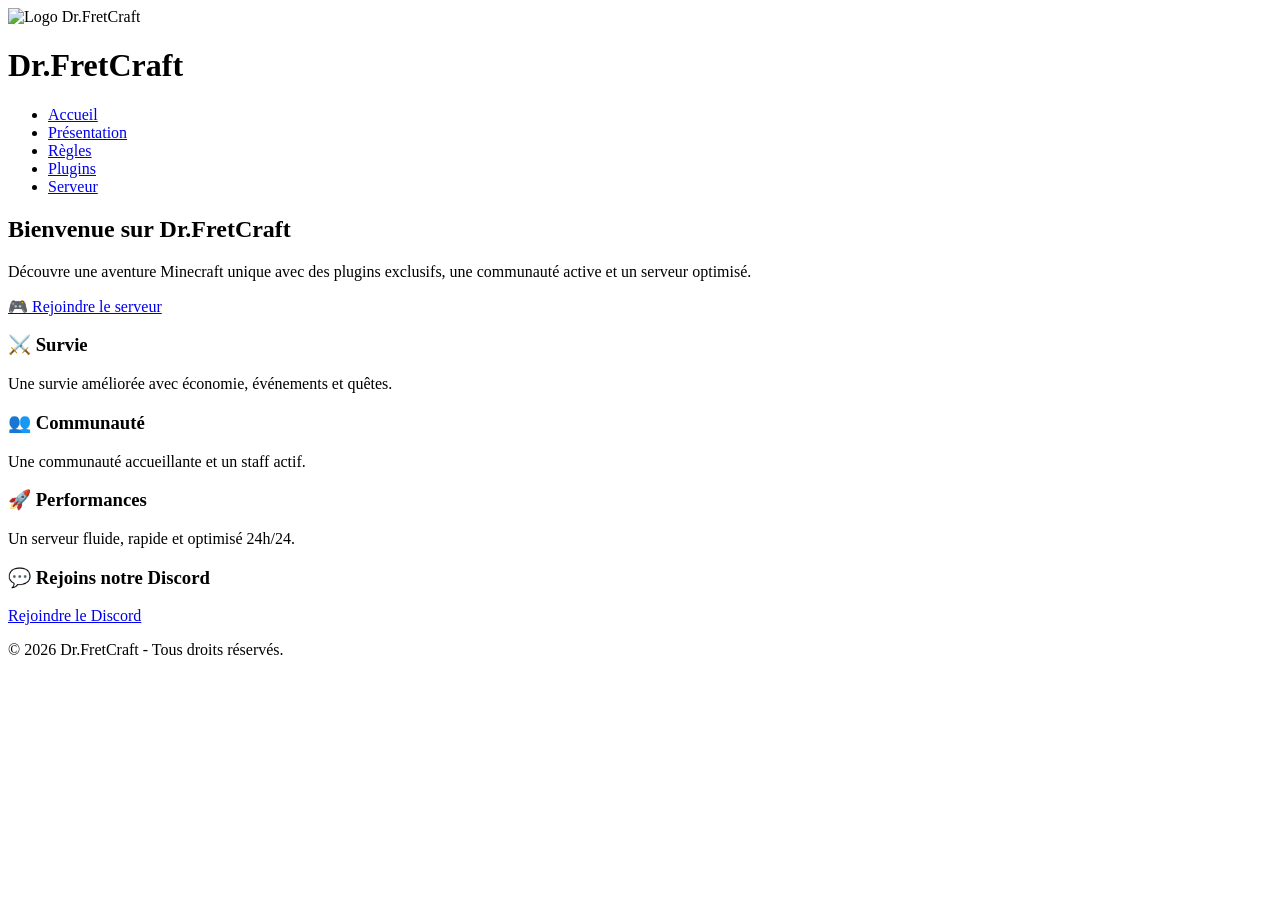
==== index.html @ 93eb5136 "Create index.html" ====
<!DOCTYPE html>
<html lang="fr">
<head>
    <meta charset="UTF-8">
    <meta name="viewport" content="width=device-width, initial-scale=1.0">
    <title>Dr.FretCraft | Accueil</title>

    <link rel="stylesheet" href="style.css">

    <link href="https://fonts.googleapis.com/css2?family=Poppins:wght@300;400;600;700&display=swap" rel="stylesheet">
</head>
<body>

<header class="header">

    <div class="logo">
        <img src="images/logo.png" alt="Logo Dr.FretCraft">
        <h1>Dr.FretCraft</h1>
    </div>

    <nav>
        <ul>
            <li><a href="index.html" class="active">Accueil</a></li>
            <li><a href="presentation.html">Présentation</a></li>
            <li><a href="regles.html">Règles</a></li>
            <li><a href="plugins.html">Plugins</a></li>
            <li><a href="serveur.html">Serveur</a></li>
        </ul>
    </nav>

</header>

<section class="hero">

    <div class="hero-content">

        <h2>Bienvenue sur Dr.FretCraft</h2>

        <p>
            Découvre une aventure Minecraft unique avec des plugins exclusifs,
            une communauté active et un serveur optimisé.
        </p>

        <a href="serveur.html" class="btn">
            🎮 Rejoindre le serveur
        </a>

    </div>

</section>

<section class="cards">

    <div class="card">
        <h3>⚔️ Survie</h3>
        <p>Une survie améliorée avec économie, événements et quêtes.</p>
    </div>

    <div class="card">
        <h3>👥 Communauté</h3>
        <p>Une communauté accueillante et un staff actif.</p>
    </div>

    <div class="card">
        <h3>🚀 Performances</h3>
        <p>Un serveur fluide, rapide et optimisé 24h/24.</p>
    </div>

</section>

<footer>

    <h3>💬 Rejoins notre Discord</h3>

    <a href="https://discord.gg/TONCODE" target="_blank">
        Rejoindre le Discord
    </a>

    <p>© 2026 Dr.FretCraft - Tous droits réservés.</p>

</footer>

<script src="script.js"></script>

</body>
</html>
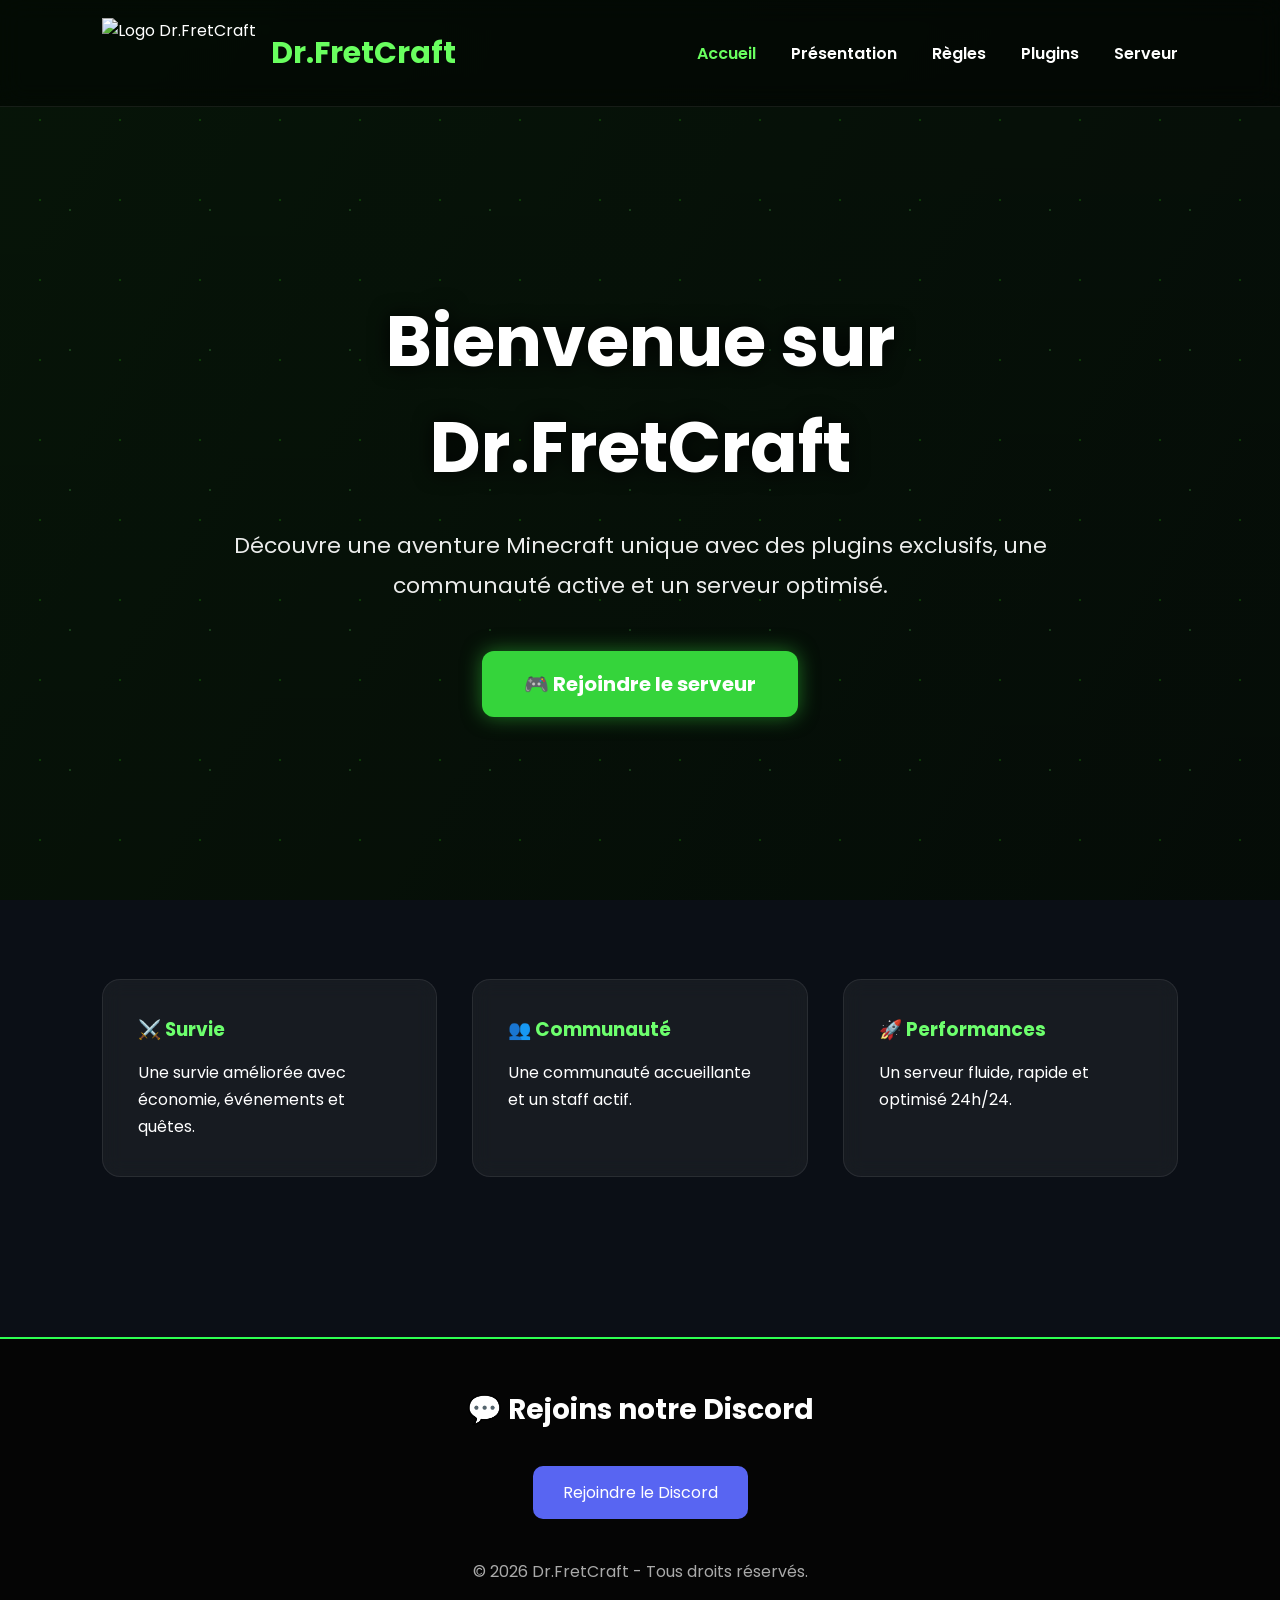
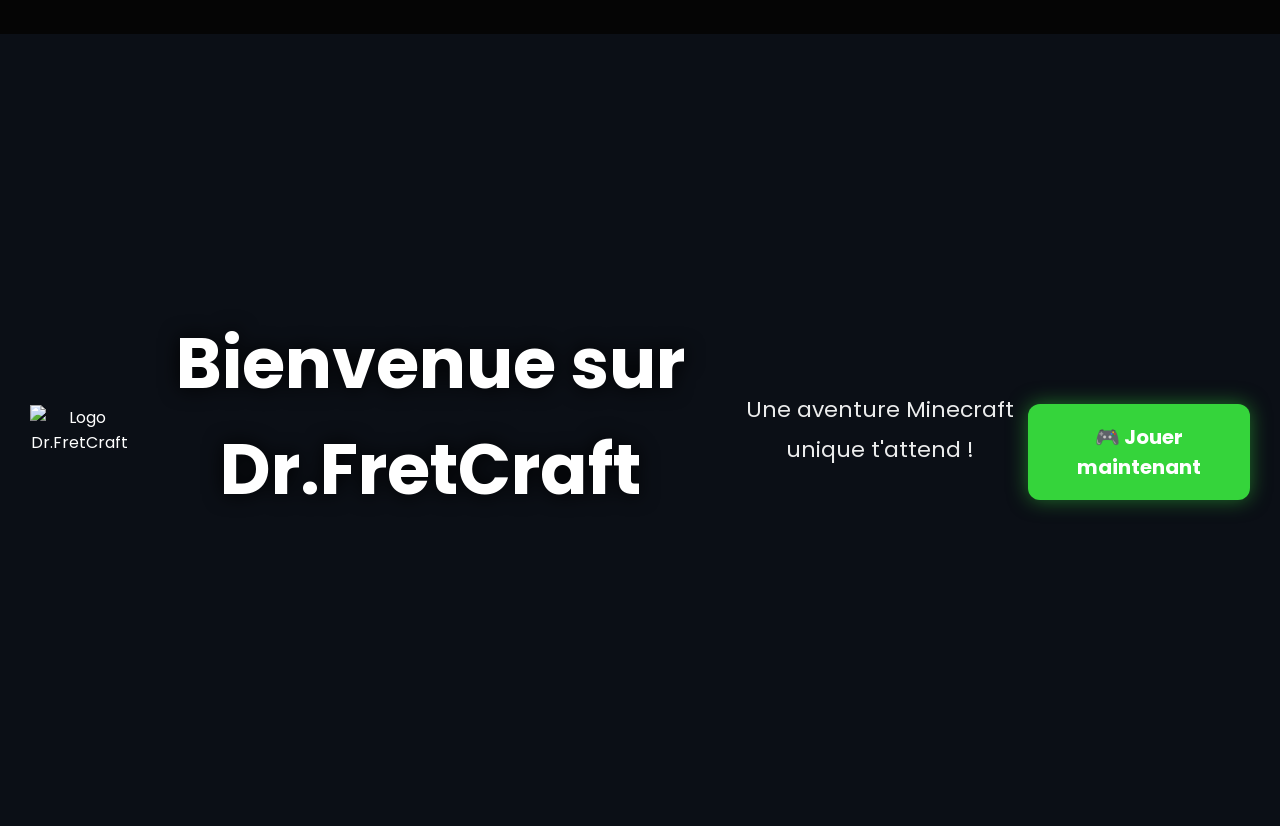
==== commit 3d577cff: "Update index.html" ====
--- a/index.html
+++ b/index.html
@@ -81,6 +81,16 @@
 </footer>
 
 <script src="script.js"></script>
+<section class="hero">
 
+    <img src="images/Dr.FretCraft" class="hero-logo" alt="Logo Dr.FretCraft">
+
+    <h2>Bienvenue sur Dr.FretCraft</h2>
+
+    <p>Une aventure Minecraft unique t'attend !</p>
+
+    <a href="serveur.html" class="btn">🎮 Jouer maintenant</a>
+
+</section>
 </body>
 </html>
--- a/style.css
+++ b/style.css
@@ -0,0 +1,473 @@
+/*==================================================
+                Dr.FretCraft - style.css
+==================================================*/
+
+/* RESET */
+
+*{
+    margin:0;
+    padding:0;
+    box-sizing:border-box;
+}
+
+html{
+    scroll-behavior:smooth;
+}
+
+body{
+    font-family:'Poppins',sans-serif;
+    background:#0b0f16;
+    color:white;
+    overflow-x:hidden;
+}
+
+/* =========================
+        FOND ANIMÉ
+========================= */
+
+body::before{
+    content:"";
+    position:fixed;
+    inset:0;
+    z-index:-3;
+
+    background:
+    linear-gradient(rgba(0,0,0,.65),rgba(0,0,0,.75)),
+    linear-gradient(120deg,#133b17,#0b0f16,#16381c);
+
+    background-size:400% 400%;
+
+    animation:bg 18s ease infinite;
+}
+
+@keyframes bg{
+
+0%{
+background-position:0% 50%;
+}
+
+50%{
+background-position:100% 50%;
+}
+
+100%{
+background-position:0% 50%;
+}
+
+}
+
+/* Particules */
+
+body::after{
+
+content:"";
+
+position:fixed;
+
+left:0;
+top:0;
+
+width:100%;
+height:100%;
+
+background-image:
+radial-gradient(#39ff14 1px,transparent 1px),
+radial-gradient(#6eff6e 1px,transparent 1px);
+
+background-size:80px 80px,140px 140px;
+
+opacity:.18;
+
+animation:particles 50s linear infinite;
+
+pointer-events:none;
+
+z-index:-2;
+
+}
+
+@keyframes particles{
+
+0%{
+transform:translateY(0);
+}
+
+100%{
+transform:translateY(-600px);
+}
+
+}
+
+/* =========================
+        HEADER
+========================= */
+
+.header{
+
+position:sticky;
+
+top:0;
+
+display:flex;
+
+justify-content:space-between;
+
+align-items:center;
+
+padding:18px 8%;
+
+background:rgba(0,0,0,.45);
+
+backdrop-filter:blur(12px);
+
+border-bottom:1px solid rgba(255,255,255,.08);
+
+z-index:999;
+
+}
+
+/* =========================
+          LOGO
+========================= */
+
+.logo{
+
+display:flex;
+
+align-items:center;
+
+gap:15px;
+
+}
+
+.logo img{
+
+height:70px;
+
+transition:.35s;
+
+}
+
+.logo img:hover{
+
+transform:scale(1.08);
+
+filter:drop-shadow(0 0 18px #44ff44);
+
+}
+
+.logo h1{
+
+font-size:30px;
+
+color:#69ff5f;
+
+}
+
+/* =========================
+          MENU
+========================= */
+
+nav ul{
+
+display:flex;
+
+list-style:none;
+
+gap:35px;
+
+}
+
+nav a{
+
+text-decoration:none;
+
+color:white;
+
+font-weight:600;
+
+transition:.3s;
+
+position:relative;
+
+}
+
+nav a:hover{
+
+color:#69ff5f;
+
+}
+
+nav a.active{
+
+color:#69ff5f;
+
+}
+
+nav a::after{
+
+content:"";
+
+position:absolute;
+
+left:0;
+
+bottom:-6px;
+
+width:0;
+
+height:2px;
+
+background:#69ff5f;
+
+transition:.3s;
+
+}
+
+nav a:hover::after{
+
+width:100%;
+
+}
+
+/* =========================
+          HERO
+========================= */
+
+.hero{
+
+height:88vh;
+
+display:flex;
+
+justify-content:center;
+
+align-items:center;
+
+text-align:center;
+
+padding:30px;
+
+}
+
+.hero-content{
+
+max-width:900px;
+
+}
+
+.hero h2{
+
+font-size:70px;
+
+margin-bottom:25px;
+
+text-shadow:0 0 20px black;
+
+}
+
+.hero p{
+
+font-size:22px;
+
+line-height:1.8;
+
+opacity:.92;
+
+}
+
+/* =========================
+          BOUTON
+========================= */
+
+.btn{
+
+display:inline-block;
+
+margin-top:45px;
+
+padding:18px 42px;
+
+background:#35d43b;
+
+color:white;
+
+font-size:20px;
+
+font-weight:bold;
+
+border-radius:12px;
+
+text-decoration:none;
+
+transition:.35s;
+
+box-shadow:0 0 20px rgba(53,212,59,.5);
+
+}
+
+.btn:hover{
+
+background:#52ff59;
+
+transform:translateY(-6px);
+
+box-shadow:0 0 35px rgba(82,255,89,.8);
+
+}
+
+/* =========================
+          CARTES
+========================= */
+
+.cards{
+
+display:grid;
+
+grid-template-columns:repeat(auto-fit,minmax(260px,1fr));
+
+gap:35px;
+
+padding:80px 8%;
+
+}
+
+.card{
+
+background:rgba(255,255,255,.05);
+
+padding:35px;
+
+border-radius:18px;
+
+backdrop-filter:blur(10px);
+
+border:1px solid rgba(255,255,255,.08);
+
+transition:.35s;
+
+}
+
+.card:hover{
+
+transform:translateY(-10px);
+
+box-shadow:0 0 25px rgba(50,255,80,.35);
+
+}
+
+.card h3{
+
+margin-bottom:15px;
+
+color:#6dff6d;
+
+}
+
+.card p{
+
+line-height:1.7;
+
+}
+
+/* =========================
+          FOOTER
+========================= */
+
+footer{
+
+margin-top:80px;
+
+padding:50px 20px;
+
+background:#050505;
+
+text-align:center;
+
+border-top:2px solid #2eff52;
+
+}
+
+footer h3{
+
+margin-bottom:15px;
+
+font-size:28px;
+
+}
+
+footer a{
+
+display:inline-block;
+
+margin:20px 0;
+
+padding:14px 30px;
+
+background:#5865F2;
+
+color:white;
+
+text-decoration:none;
+
+border-radius:10px;
+
+transition:.3s;
+
+}
+
+footer a:hover{
+
+transform:scale(1.05);
+
+}
+
+footer p{
+
+margin-top:20px;
+
+color:#aaa;
+
+}
+
+/* =========================
+        RESPONSIVE
+========================= */
+
+@media(max-width:900px){
+
+.header{
+
+flex-direction:column;
+
+gap:20px;
+
+}
+
+nav ul{
+
+flex-wrap:wrap;
+
+justify-content:center;
+
+}
+
+.hero h2{
+
+font-size:42px;
+
+}
+
+.hero p{
+
+font-size:18px;
+
+}
+
+.logo img{
+
+height:55px;
+
+}
+
+}
